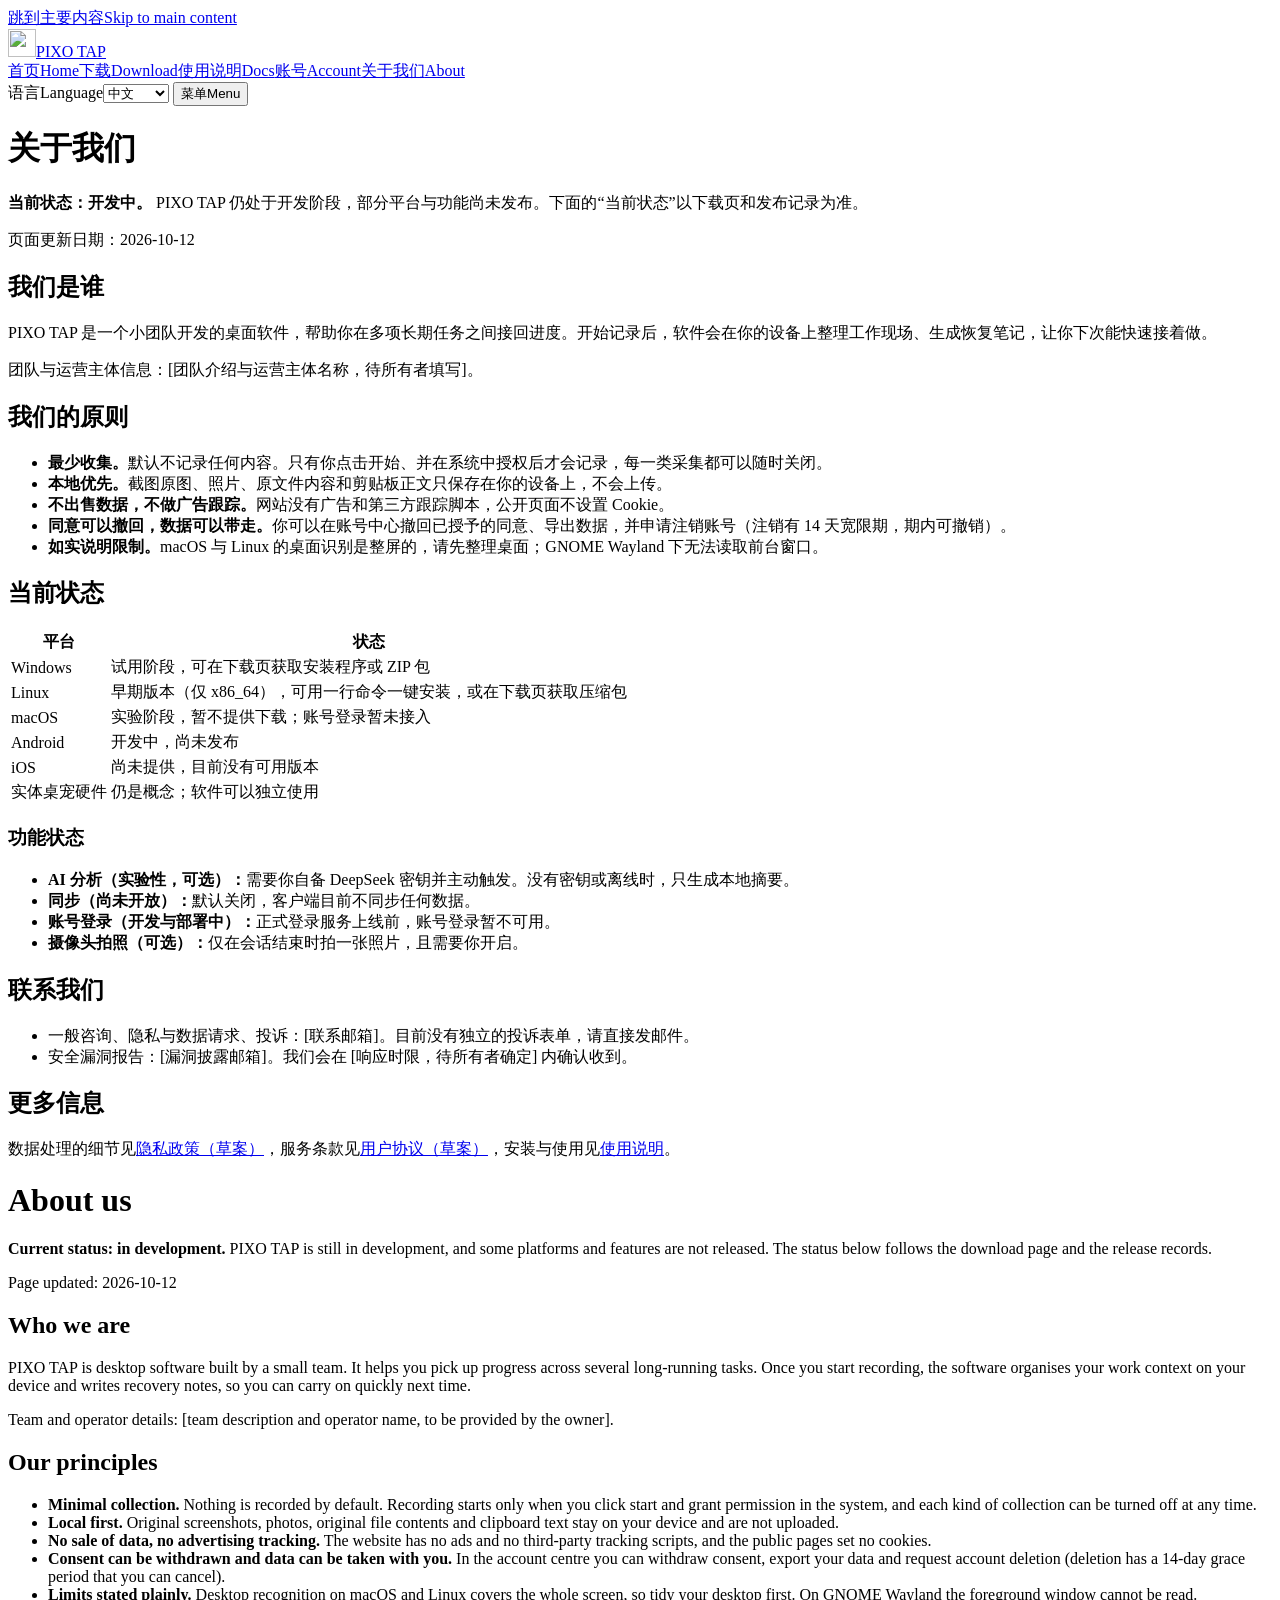
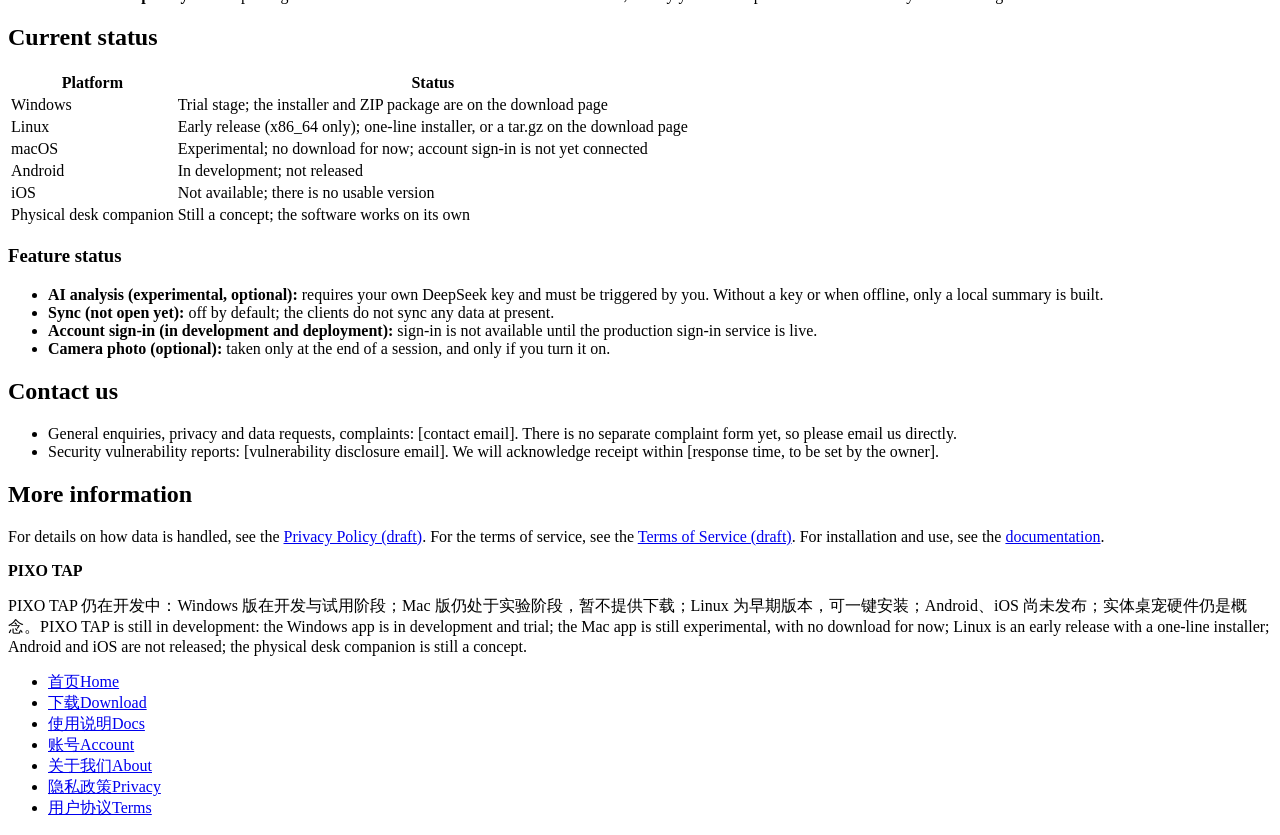
==== worker/public/about/index.html @ b299c617 "Deploy the single-Worker account backend: web auth, device flow, account and admin APIs, D1 storage," ====
<!doctype html>
<html lang="zh-CN" data-title-zh="关于我们 | PIXO TAP" data-title-en="About us | PIXO TAP" data-desc-zh="PIXO TAP 是一个小团队开发的本地优先桌面软件。这里说明我们的原则、各平台与功能的真实状态，以及如何联系我们。" data-desc-en="PIXO TAP is local-first desktop software built by a small team. This page explains our principles, the real status of each platform and feature, and how to contact us.">
<head>
  <meta charset="utf-8">
  <meta name="viewport" content="width=device-width, initial-scale=1">
  <meta name="color-scheme" content="light dark">
  <title>关于我们 | PIXO TAP</title>
  <meta name="description" content="PIXO TAP 是一个小团队开发的本地优先桌面软件。这里说明我们的原则、各平台与功能的真实状态，以及如何联系我们。">
  <link rel="canonical" href="https://pixotap.plutokeating.beer/about/">
  <meta property="og:type" content="website">
  <meta property="og:site_name" content="PIXO TAP">
  <meta property="og:locale" content="zh_CN">
  <meta property="og:locale:alternate" content="en_US">
  <meta property="og:title" content="关于我们 | PIXO TAP">
  <meta property="og:description" content="PIXO TAP 是一个小团队开发的本地优先桌面软件。这里说明我们的原则、各平台与功能的真实状态，以及如何联系我们。">
  <meta property="og:url" content="https://pixotap.plutokeating.beer/about/">
  <meta property="og:image" content="https://pixotap.plutokeating.beer/pixo-tap-assets/brand/og-cover.jpg">
  <meta name="twitter:card" content="summary_large_image">
  <meta name="twitter:title" content="关于我们 | PIXO TAP">
  <meta name="twitter:description" content="PIXO TAP 是一个小团队开发的本地优先桌面软件。这里说明我们的原则、各平台与功能的真实状态，以及如何联系我们。">
  <meta name="twitter:image" content="https://pixotap.plutokeating.beer/pixo-tap-assets/brand/og-cover.jpg">
  <link rel="icon" href="/favicon.ico" sizes="any">
  <link rel="icon" href="/favicon.png" type="image/png">
  <link rel="apple-touch-icon" href="/apple-touch-icon.png">
  <link rel="stylesheet" href="/pages-assets/site.css">
  <script>try{if(localStorage.getItem('pixo-language')==='en')document.documentElement.lang='en'}catch(e){}</script>
</head>
<body>
  <a class="px-skip" href="#main"><span data-l="zh">跳到主要内容</span><span data-l="en">Skip to main content</span></a>
  <header class="px-header" id="px-header">
  <div class="px-header-in">
    <a class="px-brand" href="/"><img src="/favicon.png" alt="" width="28" height="28">PIXO TAP</a>
    <nav class="px-nav" id="px-nav" data-aria-zh="主导航" data-aria-en="Main navigation" aria-label="主导航"><a href="/"><span data-l="zh">首页</span><span data-l="en">Home</span></a><a href="/download/"><span data-l="zh">下载</span><span data-l="en">Download</span></a><a href="/docs/"><span data-l="zh">使用说明</span><span data-l="en">Docs</span></a><a href="/account/"><span data-l="zh">账号</span><span data-l="en">Account</span></a><a href="/about/" aria-current="page"><span data-l="zh">关于我们</span><span data-l="en">About</span></a></nav>
    <label class="px-lang"><span class="sr-only"><span data-l="zh">语言</span><span data-l="en">Language</span></span><select id="px-lang"><option value="zh">中文</option><option value="en">English</option></select></label>
    <button class="px-menu-btn" id="px-menu-btn" type="button" aria-expanded="false" aria-controls="px-nav"><span data-l="zh">菜单</span><span data-l="en">Menu</span></button>
  </div>
</header>
  <main class="px-main" id="main">
<div data-l="zh" lang="zh-CN">
<h1>关于我们</h1>
<div class="callout"><strong>当前状态：开发中。</strong> PIXO TAP 仍处于开发阶段，部分平台与功能尚未发布。下面的“当前状态”以下载页和发布记录为准。</div>
<p class="meta">页面更新日期：2026-10-12</p>

<h2 id="who">我们是谁</h2>
<p>PIXO TAP 是一个小团队开发的桌面软件，帮助你在多项长期任务之间接回进度。开始记录后，软件会在你的设备上整理工作现场、生成恢复笔记，让你下次能快速接着做。</p>
<p>团队与运营主体信息：[团队介绍与运营主体名称，待所有者填写]。</p>

<h2 id="principles">我们的原则</h2>
<ul>
<li><strong>最少收集。</strong>默认不记录任何内容。只有你点击开始、并在系统中授权后才会记录，每一类采集都可以随时关闭。</li>
<li><strong>本地优先。</strong>截图原图、照片、原文件内容和剪贴板正文只保存在你的设备上，不会上传。</li>
<li><strong>不出售数据，不做广告跟踪。</strong>网站没有广告和第三方跟踪脚本，公开页面不设置 Cookie。</li>
<li><strong>同意可以撤回，数据可以带走。</strong>你可以在账号中心撤回已授予的同意、导出数据，并申请注销账号（注销有 14 天宽限期，期内可撤销）。</li>
<li><strong>如实说明限制。</strong>macOS 与 Linux 的桌面识别是整屏的，请先整理桌面；GNOME Wayland 下无法读取前台窗口。</li>
</ul>

<h2 id="status">当前状态</h2>
<div class="table-wrap"><table>
<thead><tr><th>平台</th><th>状态</th></tr></thead>
<tbody>
<tr><td>Windows</td><td>试用阶段，可在下载页获取安装程序或 ZIP 包</td></tr>
<tr><td>Linux</td><td>早期版本（仅 x86_64），可用一行命令一键安装，或在下载页获取压缩包</td></tr>
<tr><td>macOS</td><td>实验阶段，暂不提供下载；账号登录暂未接入</td></tr>
<tr><td>Android</td><td>开发中，尚未发布</td></tr>
<tr><td>iOS</td><td>尚未提供，目前没有可用版本</td></tr>
<tr><td>实体桌宠硬件</td><td>仍是概念；软件可以独立使用</td></tr>
</tbody>
</table></div>

<h3>功能状态</h3>
<ul>
<li><strong>AI 分析（实验性，可选）：</strong>需要你自备 DeepSeek 密钥并主动触发。没有密钥或离线时，只生成本地摘要。</li>
<li><strong>同步（尚未开放）：</strong>默认关闭，客户端目前不同步任何数据。</li>
<li><strong>账号登录（开发与部署中）：</strong>正式登录服务上线前，账号登录暂不可用。</li>
<li><strong>摄像头拍照（可选）：</strong>仅在会话结束时拍一张照片，且需要你开启。</li>
</ul>

<h2 id="contact">联系我们</h2>
<ul>
<li>一般咨询、隐私与数据请求、投诉：[联系邮箱]。目前没有独立的投诉表单，请直接发邮件。</li>
<li>安全漏洞报告：[漏洞披露邮箱]。我们会在 [响应时限，待所有者确定] 内确认收到。</li>
</ul>

<h2 id="more">更多信息</h2>
<p>数据处理的细节见<a href="/privacy/">隐私政策（草案）</a>，服务条款见<a href="/terms/">用户协议（草案）</a>，安装与使用见<a href="/docs/">使用说明</a>。</p>
</div>
<div data-l="en" lang="en">
<h1>About us</h1>
<div class="callout"><strong>Current status: in development.</strong> PIXO TAP is still in development, and some platforms and features are not released. The status below follows the download page and the release records.</div>
<p class="meta">Page updated: 2026-10-12</p>

<h2 id="who">Who we are</h2>
<p>PIXO TAP is desktop software built by a small team. It helps you pick up progress across several long-running tasks. Once you start recording, the software organises your work context on your device and writes recovery notes, so you can carry on quickly next time.</p>
<p>Team and operator details: [team description and operator name, to be provided by the owner].</p>

<h2 id="principles">Our principles</h2>
<ul>
<li><strong>Minimal collection.</strong> Nothing is recorded by default. Recording starts only when you click start and grant permission in the system, and each kind of collection can be turned off at any time.</li>
<li><strong>Local first.</strong> Original screenshots, photos, original file contents and clipboard text stay on your device and are not uploaded.</li>
<li><strong>No sale of data, no advertising tracking.</strong> The website has no ads and no third-party tracking scripts, and the public pages set no cookies.</li>
<li><strong>Consent can be withdrawn and data can be taken with you.</strong> In the account centre you can withdraw consent, export your data and request account deletion (deletion has a 14-day grace period that you can cancel).</li>
<li><strong>Limits stated plainly.</strong> Desktop recognition on macOS and Linux covers the whole screen, so tidy your desktop first. On GNOME Wayland the foreground window cannot be read.</li>
</ul>

<h2 id="status">Current status</h2>
<div class="table-wrap"><table>
<thead><tr><th>Platform</th><th>Status</th></tr></thead>
<tbody>
<tr><td>Windows</td><td>Trial stage; the installer and ZIP package are on the download page</td></tr>
<tr><td>Linux</td><td>Early release (x86_64 only); one-line installer, or a tar.gz on the download page</td></tr>
<tr><td>macOS</td><td>Experimental; no download for now; account sign-in is not yet connected</td></tr>
<tr><td>Android</td><td>In development; not released</td></tr>
<tr><td>iOS</td><td>Not available; there is no usable version</td></tr>
<tr><td>Physical desk companion</td><td>Still a concept; the software works on its own</td></tr>
</tbody>
</table></div>

<h3>Feature status</h3>
<ul>
<li><strong>AI analysis (experimental, optional):</strong> requires your own DeepSeek key and must be triggered by you. Without a key or when offline, only a local summary is built.</li>
<li><strong>Sync (not open yet):</strong> off by default; the clients do not sync any data at present.</li>
<li><strong>Account sign-in (in development and deployment):</strong> sign-in is not available until the production sign-in service is live.</li>
<li><strong>Camera photo (optional):</strong> taken only at the end of a session, and only if you turn it on.</li>
</ul>

<h2 id="contact">Contact us</h2>
<ul>
<li>General enquiries, privacy and data requests, complaints: [contact email]. There is no separate complaint form yet, so please email us directly.</li>
<li>Security vulnerability reports: [vulnerability disclosure email]. We will acknowledge receipt within [response time, to be set by the owner].</li>
</ul>

<h2 id="more">More information</h2>
<p>For details on how data is handled, see the <a href="/privacy/">Privacy Policy (draft)</a>. For the terms of service, see the <a href="/terms/">Terms of Service (draft)</a>. For installation and use, see the <a href="/docs/">documentation</a>.</p>
</div>
  </main>
  <footer class="px-footer">
  <div class="px-footer-in">
    <div class="px-footer-brand"><strong>PIXO TAP</strong><p><span data-l="zh">PIXO TAP 仍在开发中：Windows 版在开发与试用阶段；Mac 版仍处于实验阶段，暂不提供下载；Linux 为早期版本，可一键安装；Android、iOS 尚未发布；实体桌宠硬件仍是概念。</span><span data-l="en">PIXO TAP is still in development: the Windows app is in development and trial; the Mac app is still experimental, with no download for now; Linux is an early release with a one-line installer; Android and iOS are not released; the physical desk companion is still a concept.</span></p></div>
    <nav aria-label="站点链接" data-aria-zh="站点链接" data-aria-en="Site links"><ul class="px-footer-links"><li><a href="/"><span data-l="zh">首页</span><span data-l="en">Home</span></a></li><li><a href="/download/"><span data-l="zh">下载</span><span data-l="en">Download</span></a></li><li><a href="/docs/"><span data-l="zh">使用说明</span><span data-l="en">Docs</span></a></li><li><a href="/account/"><span data-l="zh">账号</span><span data-l="en">Account</span></a></li><li><a href="/about/" aria-current="page"><span data-l="zh">关于我们</span><span data-l="en">About</span></a></li><li><a href="/privacy/"><span data-l="zh">隐私政策</span><span data-l="en">Privacy</span></a></li><li><a href="/terms/"><span data-l="zh">用户协议</span><span data-l="en">Terms</span></a></li></ul></nav>
  </div>
</footer>
  <script src="/pages-assets/site.js" defer></script>
</body>
</html>
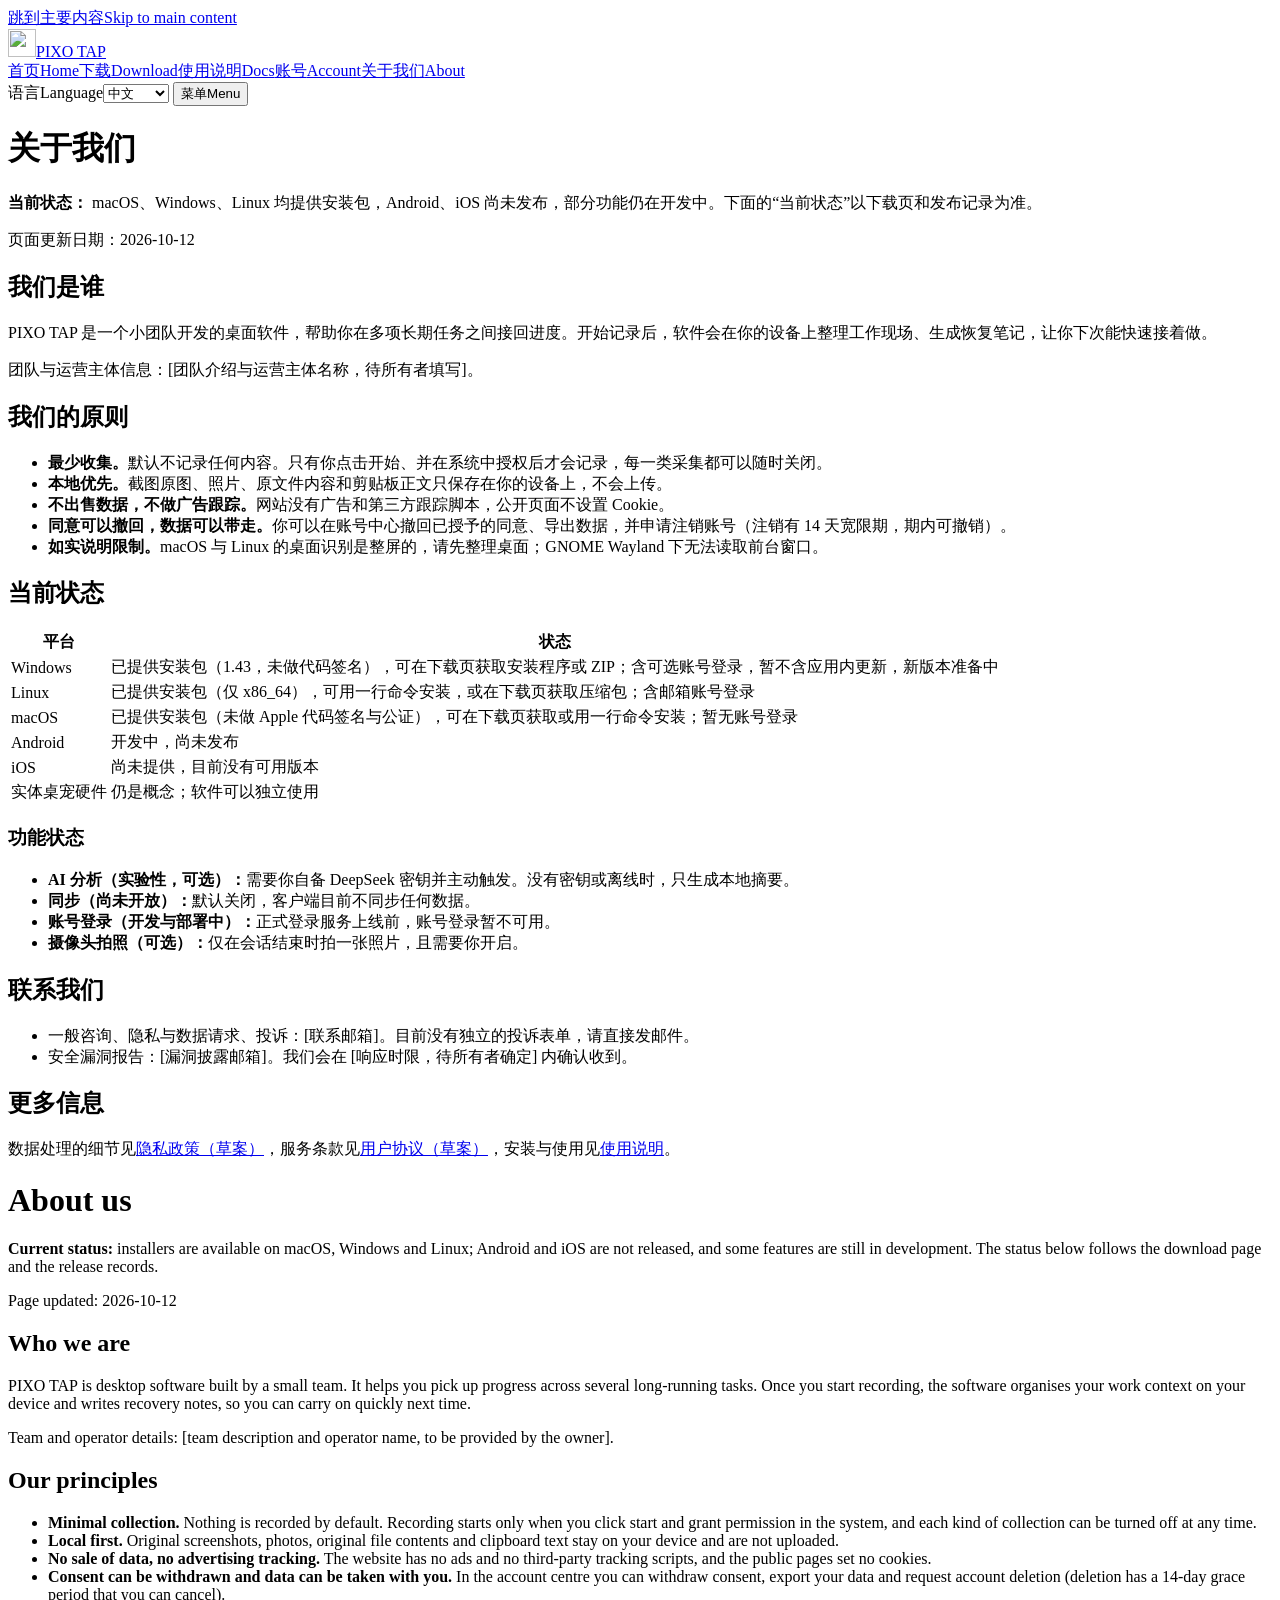
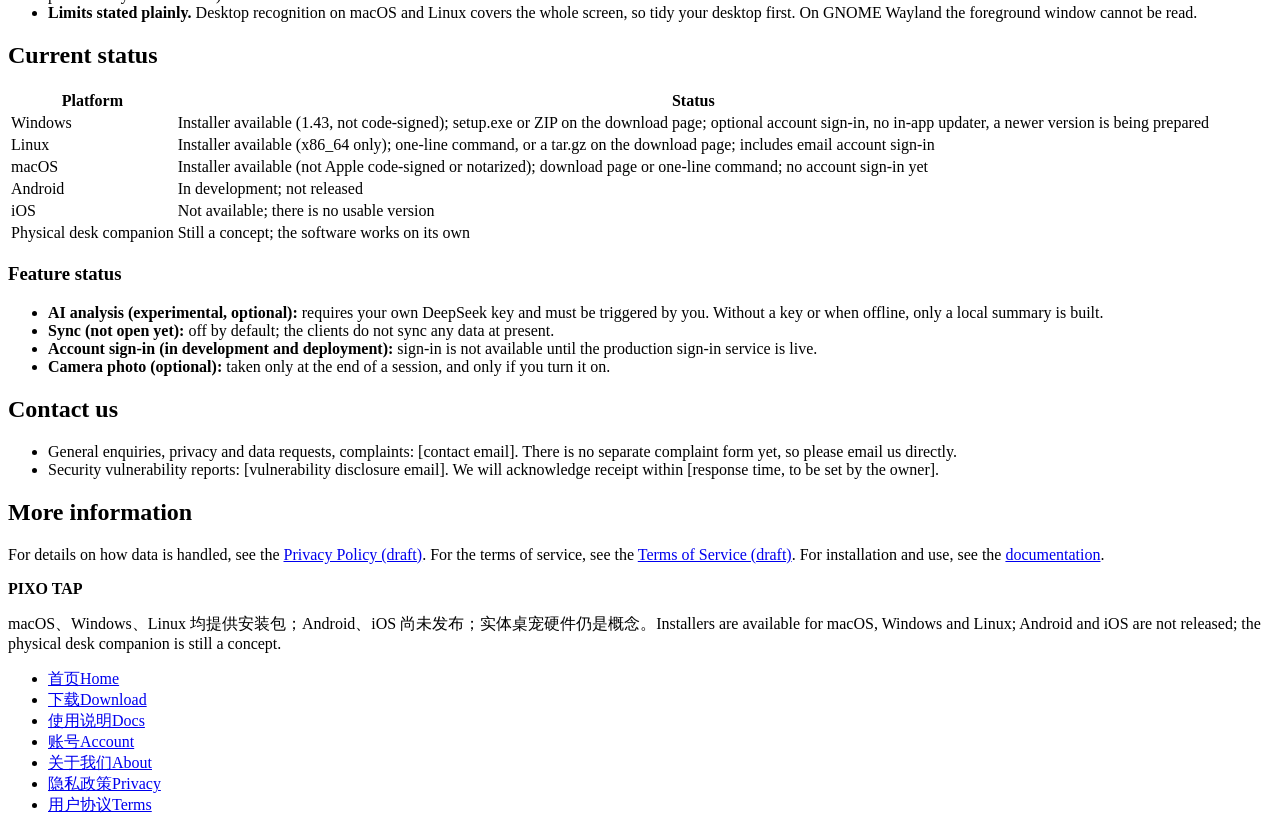
==== commit a7ca1b10: "worker: redo download page and docs with shared design system, install scripts, release snapshot fal" ====
--- a/worker/public/about/index.html
+++ b/worker/public/about/index.html
@@ -38,7 +38,7 @@
   <main class="px-main" id="main">
 <div data-l="zh" lang="zh-CN">
 <h1>关于我们</h1>
-<div class="callout"><strong>当前状态：开发中。</strong> PIXO TAP 仍处于开发阶段，部分平台与功能尚未发布。下面的“当前状态”以下载页和发布记录为准。</div>
+<div class="callout"><strong>当前状态：</strong> macOS、Windows、Linux 均提供安装包，Android、iOS 尚未发布，部分功能仍在开发中。下面的“当前状态”以下载页和发布记录为准。</div>
 <p class="meta">页面更新日期：2026-10-12</p>
 
 <h2 id="who">我们是谁</h2>
@@ -58,9 +58,9 @@
 <div class="table-wrap"><table>
 <thead><tr><th>平台</th><th>状态</th></tr></thead>
 <tbody>
-<tr><td>Windows</td><td>试用阶段，可在下载页获取安装程序或 ZIP 包</td></tr>
-<tr><td>Linux</td><td>早期版本（仅 x86_64），可用一行命令一键安装，或在下载页获取压缩包</td></tr>
-<tr><td>macOS</td><td>实验阶段，暂不提供下载；账号登录暂未接入</td></tr>
+<tr><td>Windows</td><td>已提供安装包（1.43，未做代码签名），可在下载页获取安装程序或 ZIP；含可选账号登录，暂不含应用内更新，新版本准备中</td></tr>
+<tr><td>Linux</td><td>已提供安装包（仅 x86_64），可用一行命令安装，或在下载页获取压缩包；含邮箱账号登录</td></tr>
+<tr><td>macOS</td><td>已提供安装包（未做 Apple 代码签名与公证），可在下载页获取或用一行命令安装；暂无账号登录</td></tr>
 <tr><td>Android</td><td>开发中，尚未发布</td></tr>
 <tr><td>iOS</td><td>尚未提供，目前没有可用版本</td></tr>
 <tr><td>实体桌宠硬件</td><td>仍是概念；软件可以独立使用</td></tr>
@@ -86,7 +86,7 @@
 </div>
 <div data-l="en" lang="en">
 <h1>About us</h1>
-<div class="callout"><strong>Current status: in development.</strong> PIXO TAP is still in development, and some platforms and features are not released. The status below follows the download page and the release records.</div>
+<div class="callout"><strong>Current status:</strong> installers are available on macOS, Windows and Linux; Android and iOS are not released, and some features are still in development. The status below follows the download page and the release records.</div>
 <p class="meta">Page updated: 2026-10-12</p>
 
 <h2 id="who">Who we are</h2>
@@ -106,9 +106,9 @@
 <div class="table-wrap"><table>
 <thead><tr><th>Platform</th><th>Status</th></tr></thead>
 <tbody>
-<tr><td>Windows</td><td>Trial stage; the installer and ZIP package are on the download page</td></tr>
-<tr><td>Linux</td><td>Early release (x86_64 only); one-line installer, or a tar.gz on the download page</td></tr>
-<tr><td>macOS</td><td>Experimental; no download for now; account sign-in is not yet connected</td></tr>
+<tr><td>Windows</td><td>Installer available (1.43, not code-signed); setup.exe or ZIP on the download page; optional account sign-in, no in-app updater, a newer version is being prepared</td></tr>
+<tr><td>Linux</td><td>Installer available (x86_64 only); one-line command, or a tar.gz on the download page; includes email account sign-in</td></tr>
+<tr><td>macOS</td><td>Installer available (not Apple code-signed or notarized); download page or one-line command; no account sign-in yet</td></tr>
 <tr><td>Android</td><td>In development; not released</td></tr>
 <tr><td>iOS</td><td>Not available; there is no usable version</td></tr>
 <tr><td>Physical desk companion</td><td>Still a concept; the software works on its own</td></tr>
@@ -135,7 +135,7 @@
   </main>
   <footer class="px-footer">
   <div class="px-footer-in">
-    <div class="px-footer-brand"><strong>PIXO TAP</strong><p><span data-l="zh">PIXO TAP 仍在开发中：Windows 版在开发与试用阶段；Mac 版仍处于实验阶段，暂不提供下载；Linux 为早期版本，可一键安装；Android、iOS 尚未发布；实体桌宠硬件仍是概念。</span><span data-l="en">PIXO TAP is still in development: the Windows app is in development and trial; the Mac app is still experimental, with no download for now; Linux is an early release with a one-line installer; Android and iOS are not released; the physical desk companion is still a concept.</span></p></div>
+    <div class="px-footer-brand"><strong>PIXO TAP</strong><p><span data-l="zh">macOS、Windows、Linux 均提供安装包；Android、iOS 尚未发布；实体桌宠硬件仍是概念。</span><span data-l="en">Installers are available for macOS, Windows and Linux; Android and iOS are not released; the physical desk companion is still a concept.</span></p></div>
     <nav aria-label="站点链接" data-aria-zh="站点链接" data-aria-en="Site links"><ul class="px-footer-links"><li><a href="/"><span data-l="zh">首页</span><span data-l="en">Home</span></a></li><li><a href="/download/"><span data-l="zh">下载</span><span data-l="en">Download</span></a></li><li><a href="/docs/"><span data-l="zh">使用说明</span><span data-l="en">Docs</span></a></li><li><a href="/account/"><span data-l="zh">账号</span><span data-l="en">Account</span></a></li><li><a href="/about/" aria-current="page"><span data-l="zh">关于我们</span><span data-l="en">About</span></a></li><li><a href="/privacy/"><span data-l="zh">隐私政策</span><span data-l="en">Privacy</span></a></li><li><a href="/terms/"><span data-l="zh">用户协议</span><span data-l="en">Terms</span></a></li></ul></nav>
   </div>
 </footer>
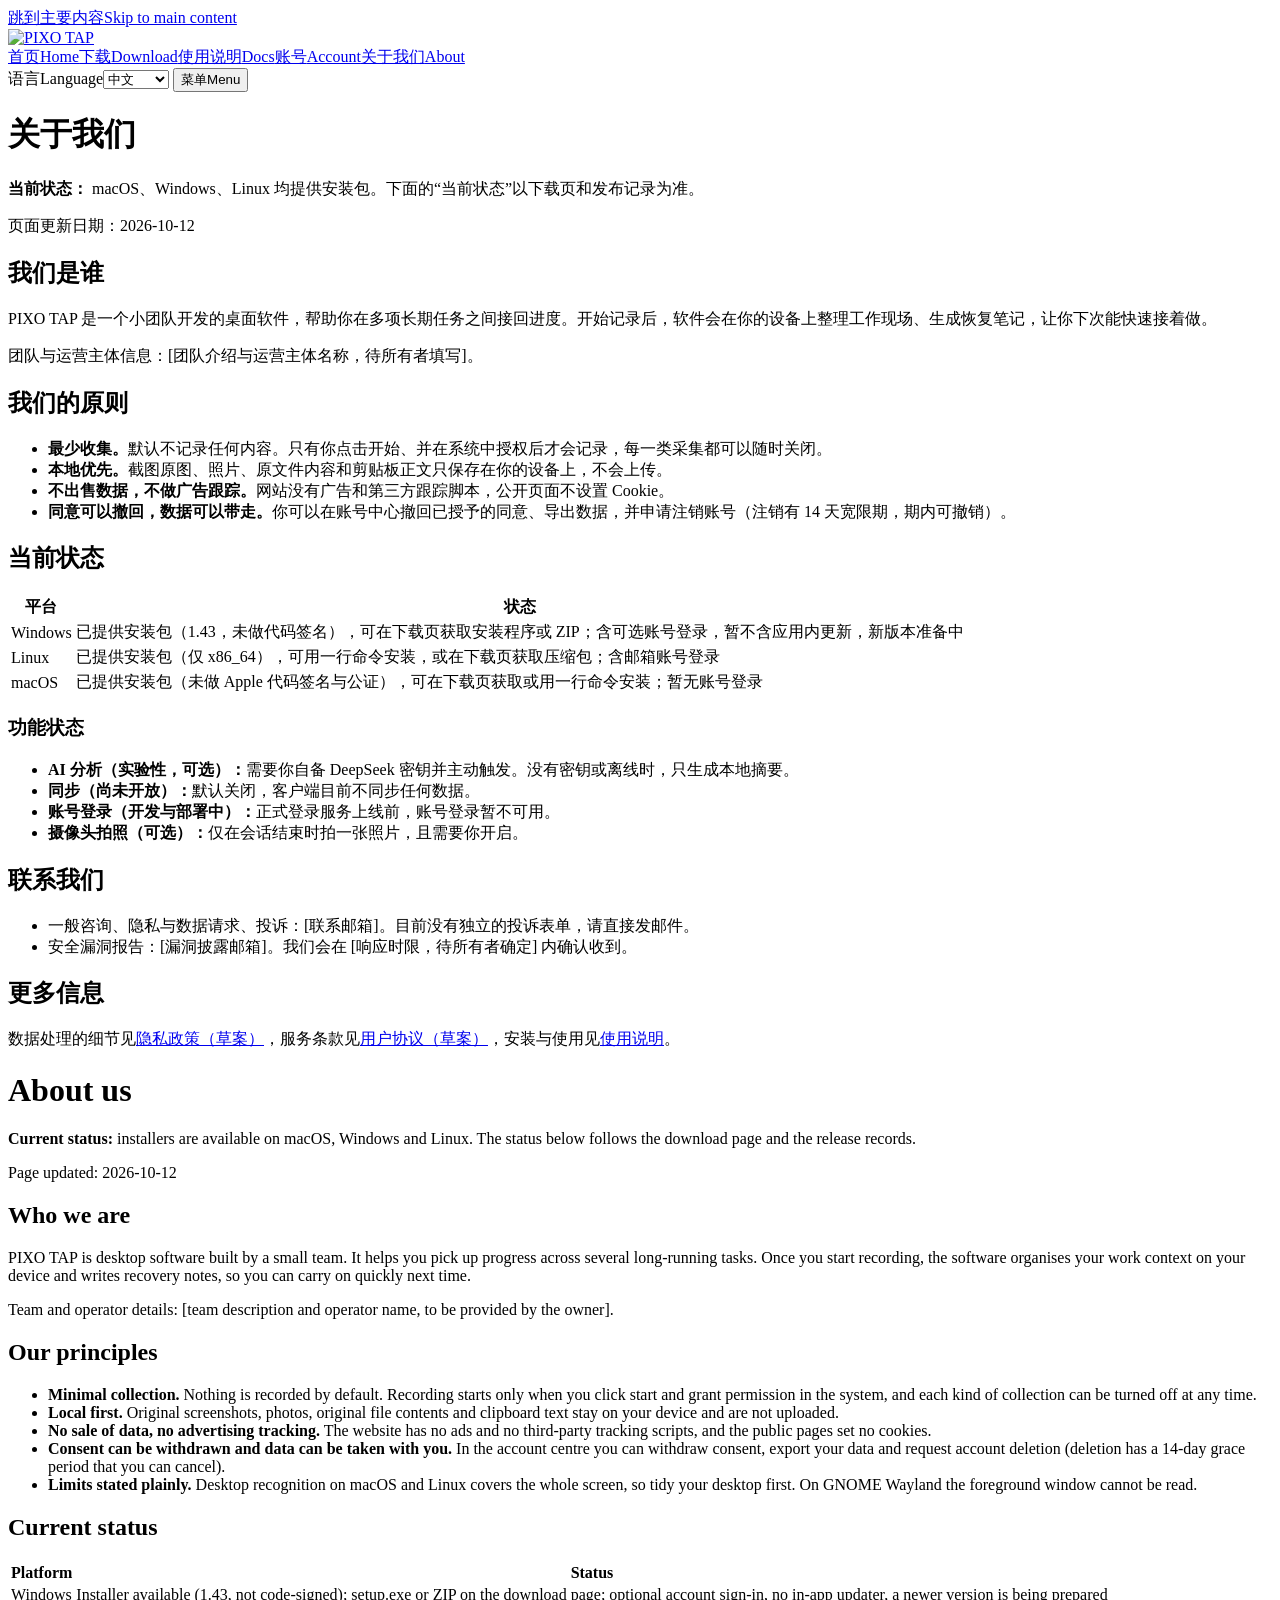
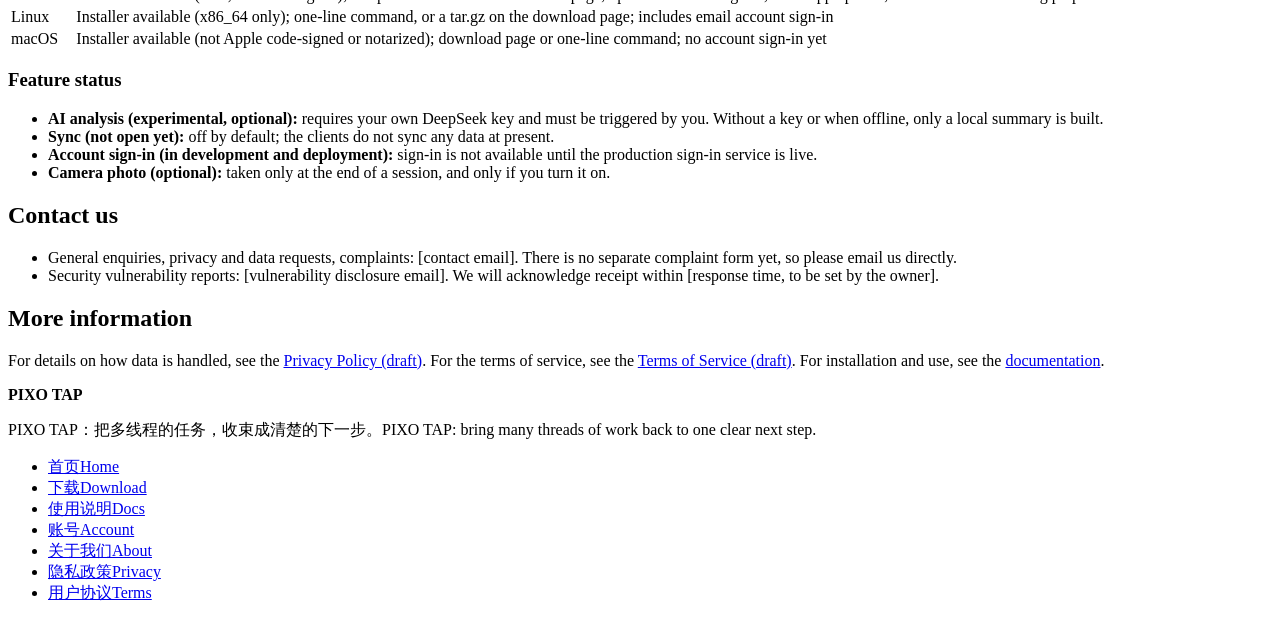
==== commit 132f7ce3: "worker: restyle download, docs and account pages to the landing look; unified /install; QR and /go p" ====
--- a/worker/public/about/index.html
+++ b/worker/public/about/index.html
@@ -3,7 +3,7 @@
 <head>
   <meta charset="utf-8">
   <meta name="viewport" content="width=device-width, initial-scale=1">
-  <meta name="color-scheme" content="light dark">
+  <meta name="color-scheme" content="light">
   <title>关于我们 | PIXO TAP</title>
   <meta name="description" content="PIXO TAP 是一个小团队开发的本地优先桌面软件。这里说明我们的原则、各平台与功能的真实状态，以及如何联系我们。">
   <link rel="canonical" href="https://pixotap.plutokeating.beer/about/">
@@ -29,7 +29,7 @@
   <a class="px-skip" href="#main"><span data-l="zh">跳到主要内容</span><span data-l="en">Skip to main content</span></a>
   <header class="px-header" id="px-header">
   <div class="px-header-in">
-    <a class="px-brand" href="/"><img src="/favicon.png" alt="" width="28" height="28">PIXO TAP</a>
+    <a class="px-brand" href="/"><img src="/pixo-tap-assets/brand/pixo-tap-logo.png" alt="PIXO TAP" width="164" height="51"></a>
     <nav class="px-nav" id="px-nav" data-aria-zh="主导航" data-aria-en="Main navigation" aria-label="主导航"><a href="/"><span data-l="zh">首页</span><span data-l="en">Home</span></a><a href="/download/"><span data-l="zh">下载</span><span data-l="en">Download</span></a><a href="/docs/"><span data-l="zh">使用说明</span><span data-l="en">Docs</span></a><a href="/account/"><span data-l="zh">账号</span><span data-l="en">Account</span></a><a href="/about/" aria-current="page"><span data-l="zh">关于我们</span><span data-l="en">About</span></a></nav>
     <label class="px-lang"><span class="sr-only"><span data-l="zh">语言</span><span data-l="en">Language</span></span><select id="px-lang"><option value="zh">中文</option><option value="en">English</option></select></label>
     <button class="px-menu-btn" id="px-menu-btn" type="button" aria-expanded="false" aria-controls="px-nav"><span data-l="zh">菜单</span><span data-l="en">Menu</span></button>
@@ -38,7 +38,7 @@
   <main class="px-main" id="main">
 <div data-l="zh" lang="zh-CN">
 <h1>关于我们</h1>
-<div class="callout"><strong>当前状态：</strong> macOS、Windows、Linux 均提供安装包，Android、iOS 尚未发布，部分功能仍在开发中。下面的“当前状态”以下载页和发布记录为准。</div>
+<div class="callout"><strong>当前状态：</strong> macOS、Windows、Linux 均提供安装包。下面的“当前状态”以下载页和发布记录为准。</div>
 <p class="meta">页面更新日期：2026-10-12</p>
 
 <h2 id="who">我们是谁</h2>
@@ -51,7 +51,6 @@
 <li><strong>本地优先。</strong>截图原图、照片、原文件内容和剪贴板正文只保存在你的设备上，不会上传。</li>
 <li><strong>不出售数据，不做广告跟踪。</strong>网站没有广告和第三方跟踪脚本，公开页面不设置 Cookie。</li>
 <li><strong>同意可以撤回，数据可以带走。</strong>你可以在账号中心撤回已授予的同意、导出数据，并申请注销账号（注销有 14 天宽限期，期内可撤销）。</li>
-<li><strong>如实说明限制。</strong>macOS 与 Linux 的桌面识别是整屏的，请先整理桌面；GNOME Wayland 下无法读取前台窗口。</li>
 </ul>
 
 <h2 id="status">当前状态</h2>
@@ -61,9 +60,6 @@
 <tr><td>Windows</td><td>已提供安装包（1.43，未做代码签名），可在下载页获取安装程序或 ZIP；含可选账号登录，暂不含应用内更新，新版本准备中</td></tr>
 <tr><td>Linux</td><td>已提供安装包（仅 x86_64），可用一行命令安装，或在下载页获取压缩包；含邮箱账号登录</td></tr>
 <tr><td>macOS</td><td>已提供安装包（未做 Apple 代码签名与公证），可在下载页获取或用一行命令安装；暂无账号登录</td></tr>
-<tr><td>Android</td><td>开发中，尚未发布</td></tr>
-<tr><td>iOS</td><td>尚未提供，目前没有可用版本</td></tr>
-<tr><td>实体桌宠硬件</td><td>仍是概念；软件可以独立使用</td></tr>
 </tbody>
 </table></div>
 
@@ -86,7 +82,7 @@
 </div>
 <div data-l="en" lang="en">
 <h1>About us</h1>
-<div class="callout"><strong>Current status:</strong> installers are available on macOS, Windows and Linux; Android and iOS are not released, and some features are still in development. The status below follows the download page and the release records.</div>
+<div class="callout"><strong>Current status:</strong> installers are available on macOS, Windows and Linux. The status below follows the download page and the release records.</div>
 <p class="meta">Page updated: 2026-10-12</p>
 
 <h2 id="who">Who we are</h2>
@@ -109,9 +105,6 @@
 <tr><td>Windows</td><td>Installer available (1.43, not code-signed); setup.exe or ZIP on the download page; optional account sign-in, no in-app updater, a newer version is being prepared</td></tr>
 <tr><td>Linux</td><td>Installer available (x86_64 only); one-line command, or a tar.gz on the download page; includes email account sign-in</td></tr>
 <tr><td>macOS</td><td>Installer available (not Apple code-signed or notarized); download page or one-line command; no account sign-in yet</td></tr>
-<tr><td>Android</td><td>In development; not released</td></tr>
-<tr><td>iOS</td><td>Not available; there is no usable version</td></tr>
-<tr><td>Physical desk companion</td><td>Still a concept; the software works on its own</td></tr>
 </tbody>
 </table></div>
 
@@ -135,7 +128,7 @@
   </main>
   <footer class="px-footer">
   <div class="px-footer-in">
-    <div class="px-footer-brand"><strong>PIXO TAP</strong><p><span data-l="zh">macOS、Windows、Linux 均提供安装包；Android、iOS 尚未发布；实体桌宠硬件仍是概念。</span><span data-l="en">Installers are available for macOS, Windows and Linux; Android and iOS are not released; the physical desk companion is still a concept.</span></p></div>
+    <div class="px-footer-brand"><strong>PIXO TAP</strong><p><span data-l="zh">PIXO TAP：把多线程的任务，收束成清楚的下一步。</span><span data-l="en">PIXO TAP: bring many threads of work back to one clear next step.</span></p></div>
     <nav aria-label="站点链接" data-aria-zh="站点链接" data-aria-en="Site links"><ul class="px-footer-links"><li><a href="/"><span data-l="zh">首页</span><span data-l="en">Home</span></a></li><li><a href="/download/"><span data-l="zh">下载</span><span data-l="en">Download</span></a></li><li><a href="/docs/"><span data-l="zh">使用说明</span><span data-l="en">Docs</span></a></li><li><a href="/account/"><span data-l="zh">账号</span><span data-l="en">Account</span></a></li><li><a href="/about/" aria-current="page"><span data-l="zh">关于我们</span><span data-l="en">About</span></a></li><li><a href="/privacy/"><span data-l="zh">隐私政策</span><span data-l="en">Privacy</span></a></li><li><a href="/terms/"><span data-l="zh">用户协议</span><span data-l="en">Terms</span></a></li></ul></nav>
   </div>
 </footer>
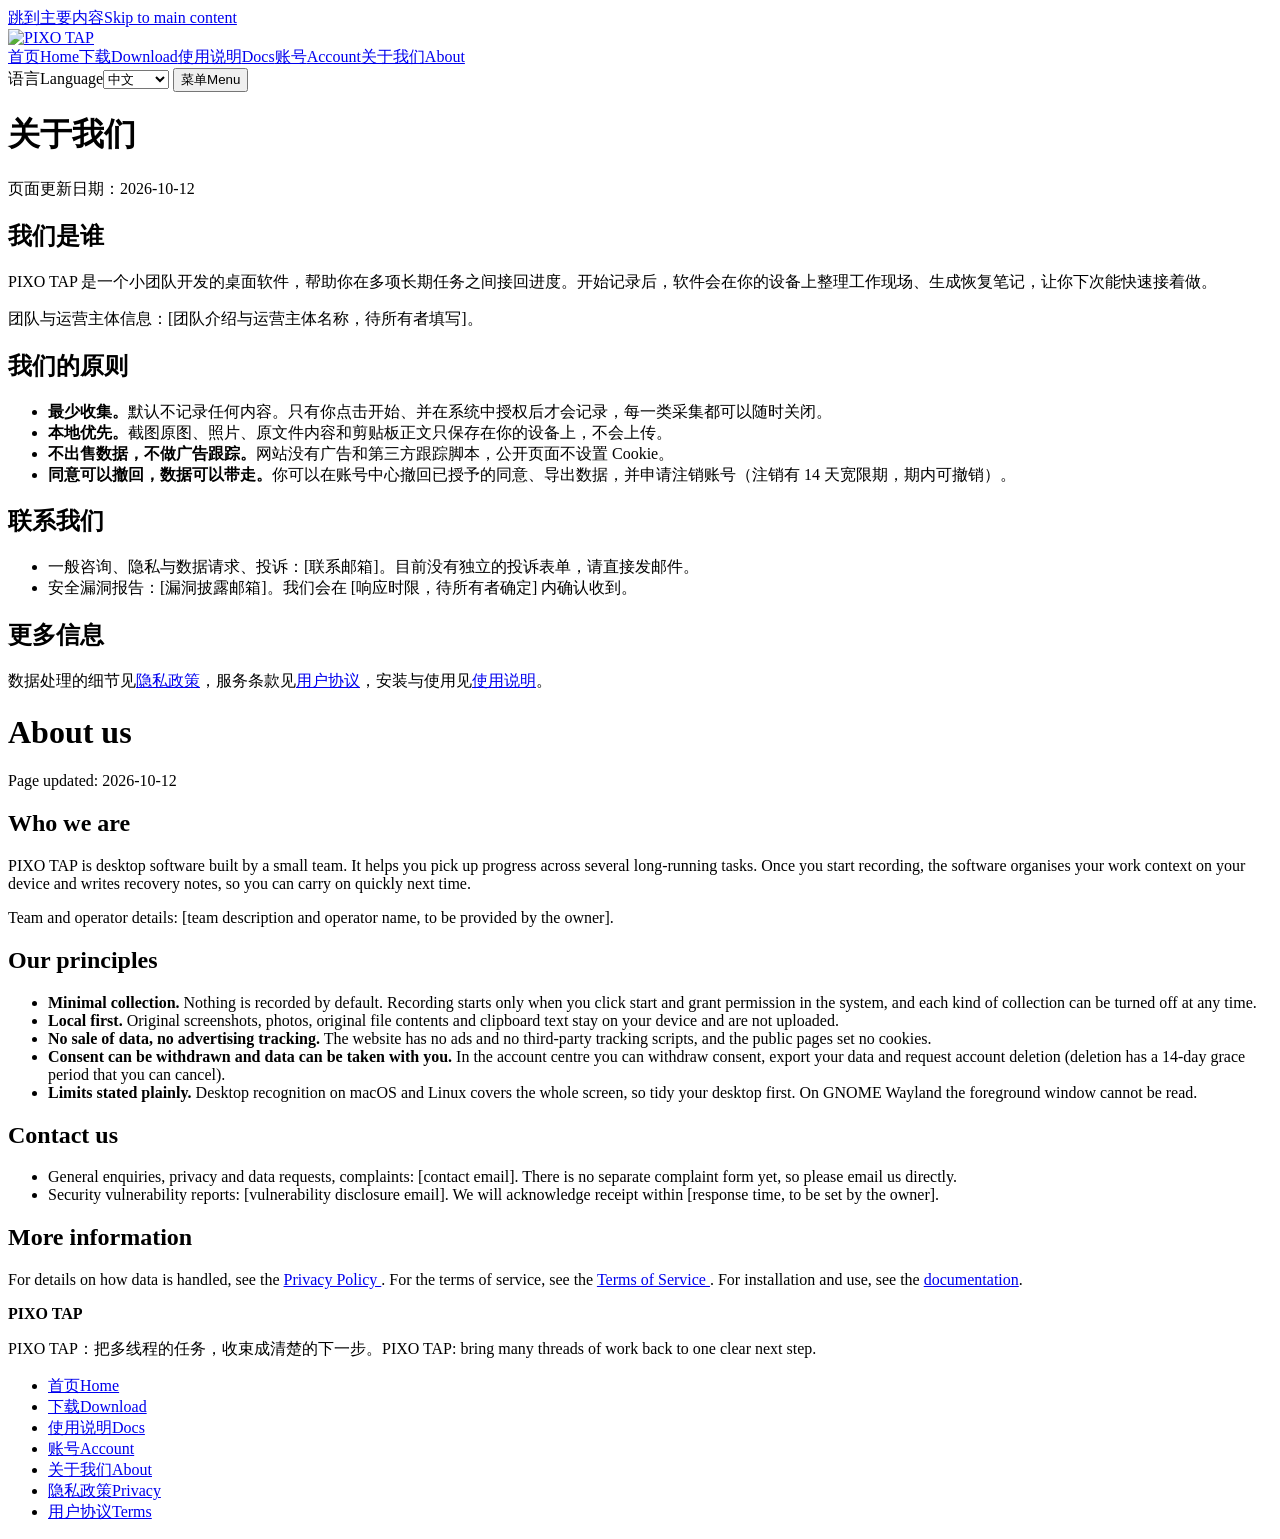
==== commit 9c3f66be: "worker: remove status banners, restructure docs into steps, simplify download page" ====
--- a/worker/public/about/index.html
+++ b/worker/public/about/index.html
@@ -1,23 +1,23 @@
 <!doctype html>
-<html lang="zh-CN" data-title-zh="关于我们 | PIXO TAP" data-title-en="About us | PIXO TAP" data-desc-zh="PIXO TAP 是一个小团队开发的本地优先桌面软件。这里说明我们的原则、各平台与功能的真实状态，以及如何联系我们。" data-desc-en="PIXO TAP is local-first desktop software built by a small team. This page explains our principles, the real status of each platform and feature, and how to contact us.">
+<html lang="zh-CN" data-title-zh="关于我们 | PIXO TAP" data-title-en="About us | PIXO TAP" data-desc-zh="PIXO TAP 是一个小团队开发的本地优先桌面软件。这里说明我们的原则，以及如何联系我们。" data-desc-en="PIXO TAP is local-first desktop software built by a small team. This page explains our principles and how to contact us.">
 <head>
   <meta charset="utf-8">
   <meta name="viewport" content="width=device-width, initial-scale=1">
   <meta name="color-scheme" content="light">
   <title>关于我们 | PIXO TAP</title>
-  <meta name="description" content="PIXO TAP 是一个小团队开发的本地优先桌面软件。这里说明我们的原则、各平台与功能的真实状态，以及如何联系我们。">
+  <meta name="description" content="PIXO TAP 是一个小团队开发的本地优先桌面软件。这里说明我们的原则，以及如何联系我们。">
   <link rel="canonical" href="https://pixotap.plutokeating.beer/about/">
   <meta property="og:type" content="website">
   <meta property="og:site_name" content="PIXO TAP">
   <meta property="og:locale" content="zh_CN">
   <meta property="og:locale:alternate" content="en_US">
   <meta property="og:title" content="关于我们 | PIXO TAP">
-  <meta property="og:description" content="PIXO TAP 是一个小团队开发的本地优先桌面软件。这里说明我们的原则、各平台与功能的真实状态，以及如何联系我们。">
+  <meta property="og:description" content="PIXO TAP 是一个小团队开发的本地优先桌面软件。这里说明我们的原则，以及如何联系我们。">
   <meta property="og:url" content="https://pixotap.plutokeating.beer/about/">
   <meta property="og:image" content="https://pixotap.plutokeating.beer/pixo-tap-assets/brand/og-cover.jpg">
   <meta name="twitter:card" content="summary_large_image">
   <meta name="twitter:title" content="关于我们 | PIXO TAP">
-  <meta name="twitter:description" content="PIXO TAP 是一个小团队开发的本地优先桌面软件。这里说明我们的原则、各平台与功能的真实状态，以及如何联系我们。">
+  <meta name="twitter:description" content="PIXO TAP 是一个小团队开发的本地优先桌面软件。这里说明我们的原则，以及如何联系我们。">
   <meta name="twitter:image" content="https://pixotap.plutokeating.beer/pixo-tap-assets/brand/og-cover.jpg">
   <link rel="icon" href="/favicon.ico" sizes="any">
   <link rel="icon" href="/favicon.png" type="image/png">
@@ -38,7 +38,6 @@
   <main class="px-main" id="main">
 <div data-l="zh" lang="zh-CN">
 <h1>关于我们</h1>
-<div class="callout"><strong>当前状态：</strong> macOS、Windows、Linux 均提供安装包。下面的“当前状态”以下载页和发布记录为准。</div>
 <p class="meta">页面更新日期：2026-10-12</p>
 
 <h2 id="who">我们是谁</h2>
@@ -53,24 +52,6 @@
 <li><strong>同意可以撤回，数据可以带走。</strong>你可以在账号中心撤回已授予的同意、导出数据，并申请注销账号（注销有 14 天宽限期，期内可撤销）。</li>
 </ul>
 
-<h2 id="status">当前状态</h2>
-<div class="table-wrap"><table>
-<thead><tr><th>平台</th><th>状态</th></tr></thead>
-<tbody>
-<tr><td>Windows</td><td>已提供安装包（1.43，未做代码签名），可在下载页获取安装程序或 ZIP；含可选账号登录，暂不含应用内更新，新版本准备中</td></tr>
-<tr><td>Linux</td><td>已提供安装包（仅 x86_64），可用一行命令安装，或在下载页获取压缩包；含邮箱账号登录</td></tr>
-<tr><td>macOS</td><td>已提供安装包（未做 Apple 代码签名与公证），可在下载页获取或用一行命令安装；暂无账号登录</td></tr>
-</tbody>
-</table></div>
-
-<h3>功能状态</h3>
-<ul>
-<li><strong>AI 分析（实验性，可选）：</strong>需要你自备 DeepSeek 密钥并主动触发。没有密钥或离线时，只生成本地摘要。</li>
-<li><strong>同步（尚未开放）：</strong>默认关闭，客户端目前不同步任何数据。</li>
-<li><strong>账号登录（开发与部署中）：</strong>正式登录服务上线前，账号登录暂不可用。</li>
-<li><strong>摄像头拍照（可选）：</strong>仅在会话结束时拍一张照片，且需要你开启。</li>
-</ul>
-
 <h2 id="contact">联系我们</h2>
 <ul>
 <li>一般咨询、隐私与数据请求、投诉：[联系邮箱]。目前没有独立的投诉表单，请直接发邮件。</li>
@@ -78,11 +59,10 @@
 </ul>
 
 <h2 id="more">更多信息</h2>
-<p>数据处理的细节见<a href="/privacy/">隐私政策（草案）</a>，服务条款见<a href="/terms/">用户协议（草案）</a>，安装与使用见<a href="/docs/">使用说明</a>。</p>
+<p>数据处理的细节见<a href="/privacy/">隐私政策</a>，服务条款见<a href="/terms/">用户协议</a>，安装与使用见<a href="/docs/">使用说明</a>。</p>
 </div>
 <div data-l="en" lang="en">
 <h1>About us</h1>
-<div class="callout"><strong>Current status:</strong> installers are available on macOS, Windows and Linux. The status below follows the download page and the release records.</div>
 <p class="meta">Page updated: 2026-10-12</p>
 
 <h2 id="who">Who we are</h2>
@@ -98,24 +78,6 @@
 <li><strong>Limits stated plainly.</strong> Desktop recognition on macOS and Linux covers the whole screen, so tidy your desktop first. On GNOME Wayland the foreground window cannot be read.</li>
 </ul>
 
-<h2 id="status">Current status</h2>
-<div class="table-wrap"><table>
-<thead><tr><th>Platform</th><th>Status</th></tr></thead>
-<tbody>
-<tr><td>Windows</td><td>Installer available (1.43, not code-signed); setup.exe or ZIP on the download page; optional account sign-in, no in-app updater, a newer version is being prepared</td></tr>
-<tr><td>Linux</td><td>Installer available (x86_64 only); one-line command, or a tar.gz on the download page; includes email account sign-in</td></tr>
-<tr><td>macOS</td><td>Installer available (not Apple code-signed or notarized); download page or one-line command; no account sign-in yet</td></tr>
-</tbody>
-</table></div>
-
-<h3>Feature status</h3>
-<ul>
-<li><strong>AI analysis (experimental, optional):</strong> requires your own DeepSeek key and must be triggered by you. Without a key or when offline, only a local summary is built.</li>
-<li><strong>Sync (not open yet):</strong> off by default; the clients do not sync any data at present.</li>
-<li><strong>Account sign-in (in development and deployment):</strong> sign-in is not available until the production sign-in service is live.</li>
-<li><strong>Camera photo (optional):</strong> taken only at the end of a session, and only if you turn it on.</li>
-</ul>
-
 <h2 id="contact">Contact us</h2>
 <ul>
 <li>General enquiries, privacy and data requests, complaints: [contact email]. There is no separate complaint form yet, so please email us directly.</li>
@@ -123,7 +85,7 @@
 </ul>
 
 <h2 id="more">More information</h2>
-<p>For details on how data is handled, see the <a href="/privacy/">Privacy Policy (draft)</a>. For the terms of service, see the <a href="/terms/">Terms of Service (draft)</a>. For installation and use, see the <a href="/docs/">documentation</a>.</p>
+<p>For details on how data is handled, see the <a href="/privacy/">Privacy Policy </a>. For the terms of service, see the <a href="/terms/">Terms of Service </a>. For installation and use, see the <a href="/docs/">documentation</a>.</p>
 </div>
   </main>
   <footer class="px-footer">
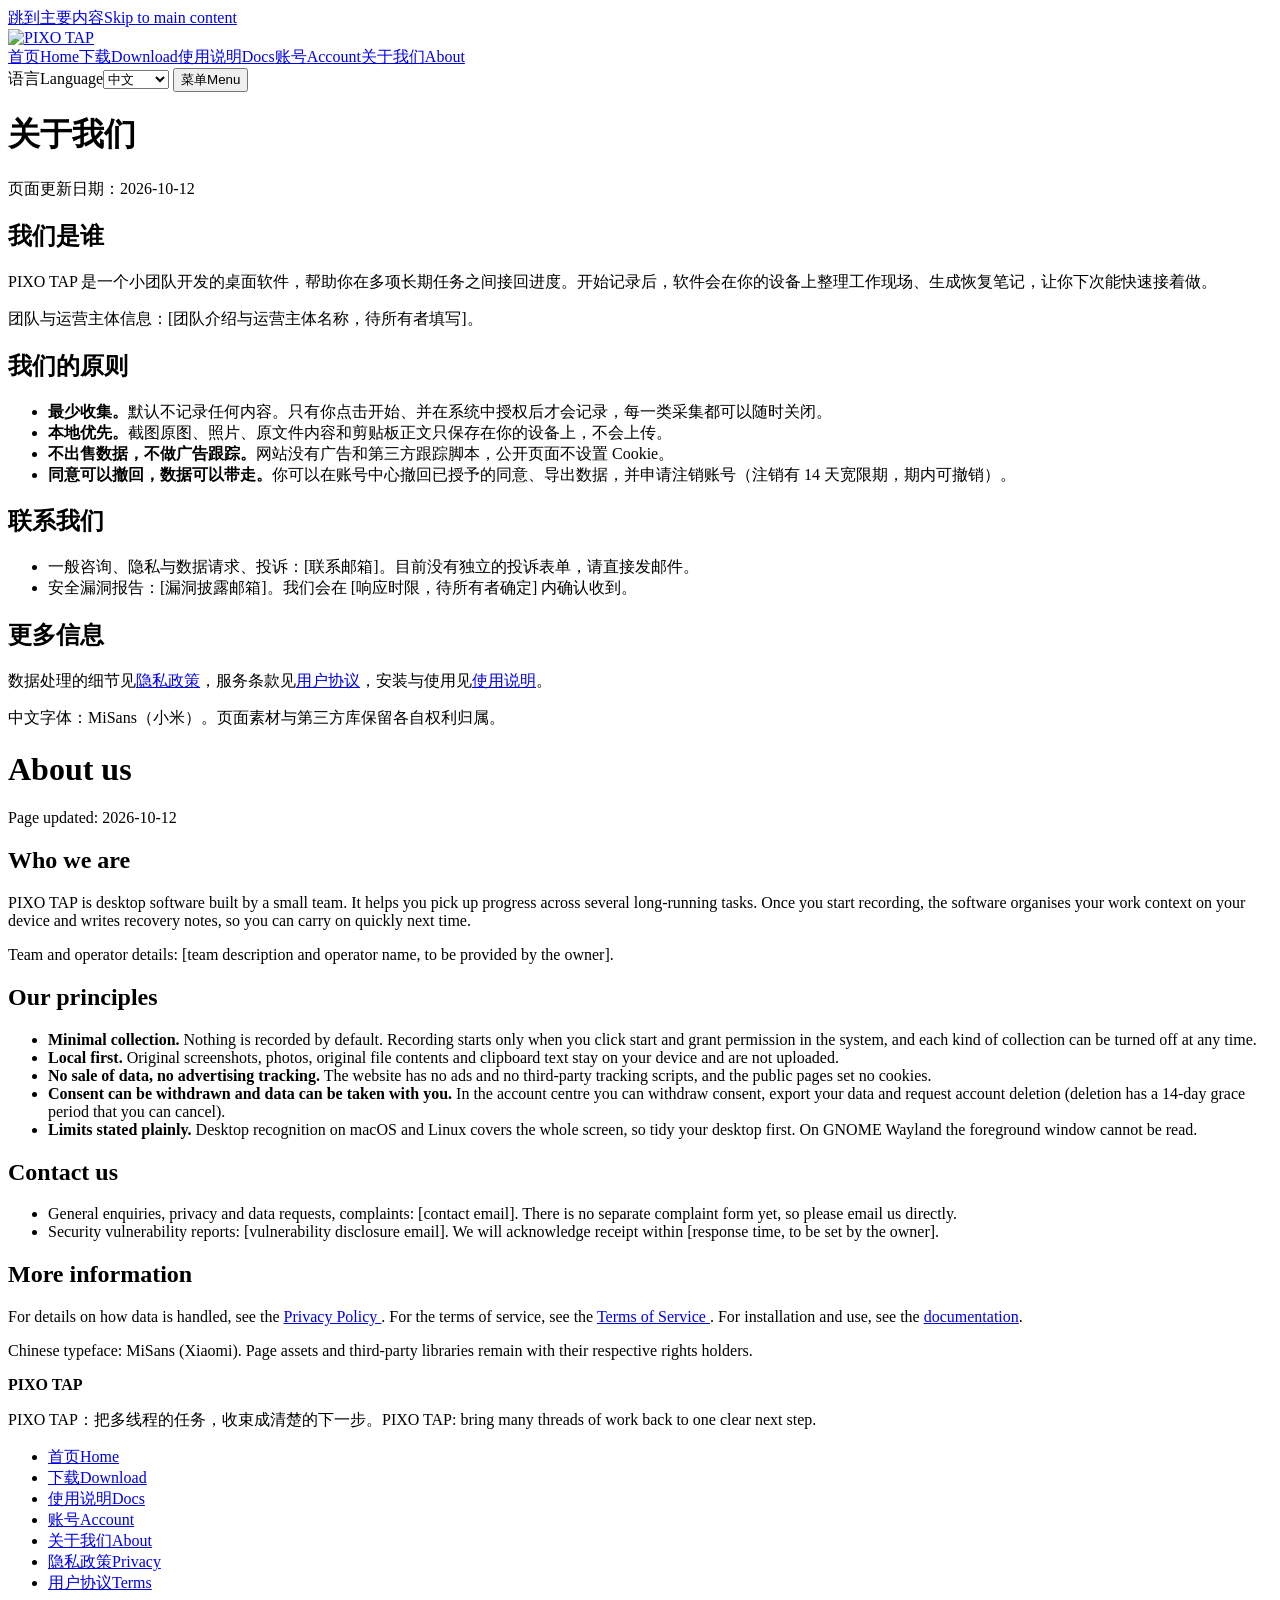
==== commit c2c9c05b: "worker: unify the header and footer across all pages" ====
--- a/worker/public/about/index.html
+++ b/worker/public/about/index.html
@@ -60,6 +60,7 @@
 
 <h2 id="more">更多信息</h2>
 <p>数据处理的细节见<a href="/privacy/">隐私政策</a>，服务条款见<a href="/terms/">用户协议</a>，安装与使用见<a href="/docs/">使用说明</a>。</p>
+<p class="meta">中文字体：MiSans（小米）。页面素材与第三方库保留各自权利归属。</p>
 </div>
 <div data-l="en" lang="en">
 <h1>About us</h1>
@@ -86,6 +87,7 @@
 
 <h2 id="more">More information</h2>
 <p>For details on how data is handled, see the <a href="/privacy/">Privacy Policy </a>. For the terms of service, see the <a href="/terms/">Terms of Service </a>. For installation and use, see the <a href="/docs/">documentation</a>.</p>
+<p class="meta">Chinese typeface: MiSans (Xiaomi). Page assets and third-party libraries remain with their respective rights holders.</p>
 </div>
   </main>
   <footer class="px-footer">
